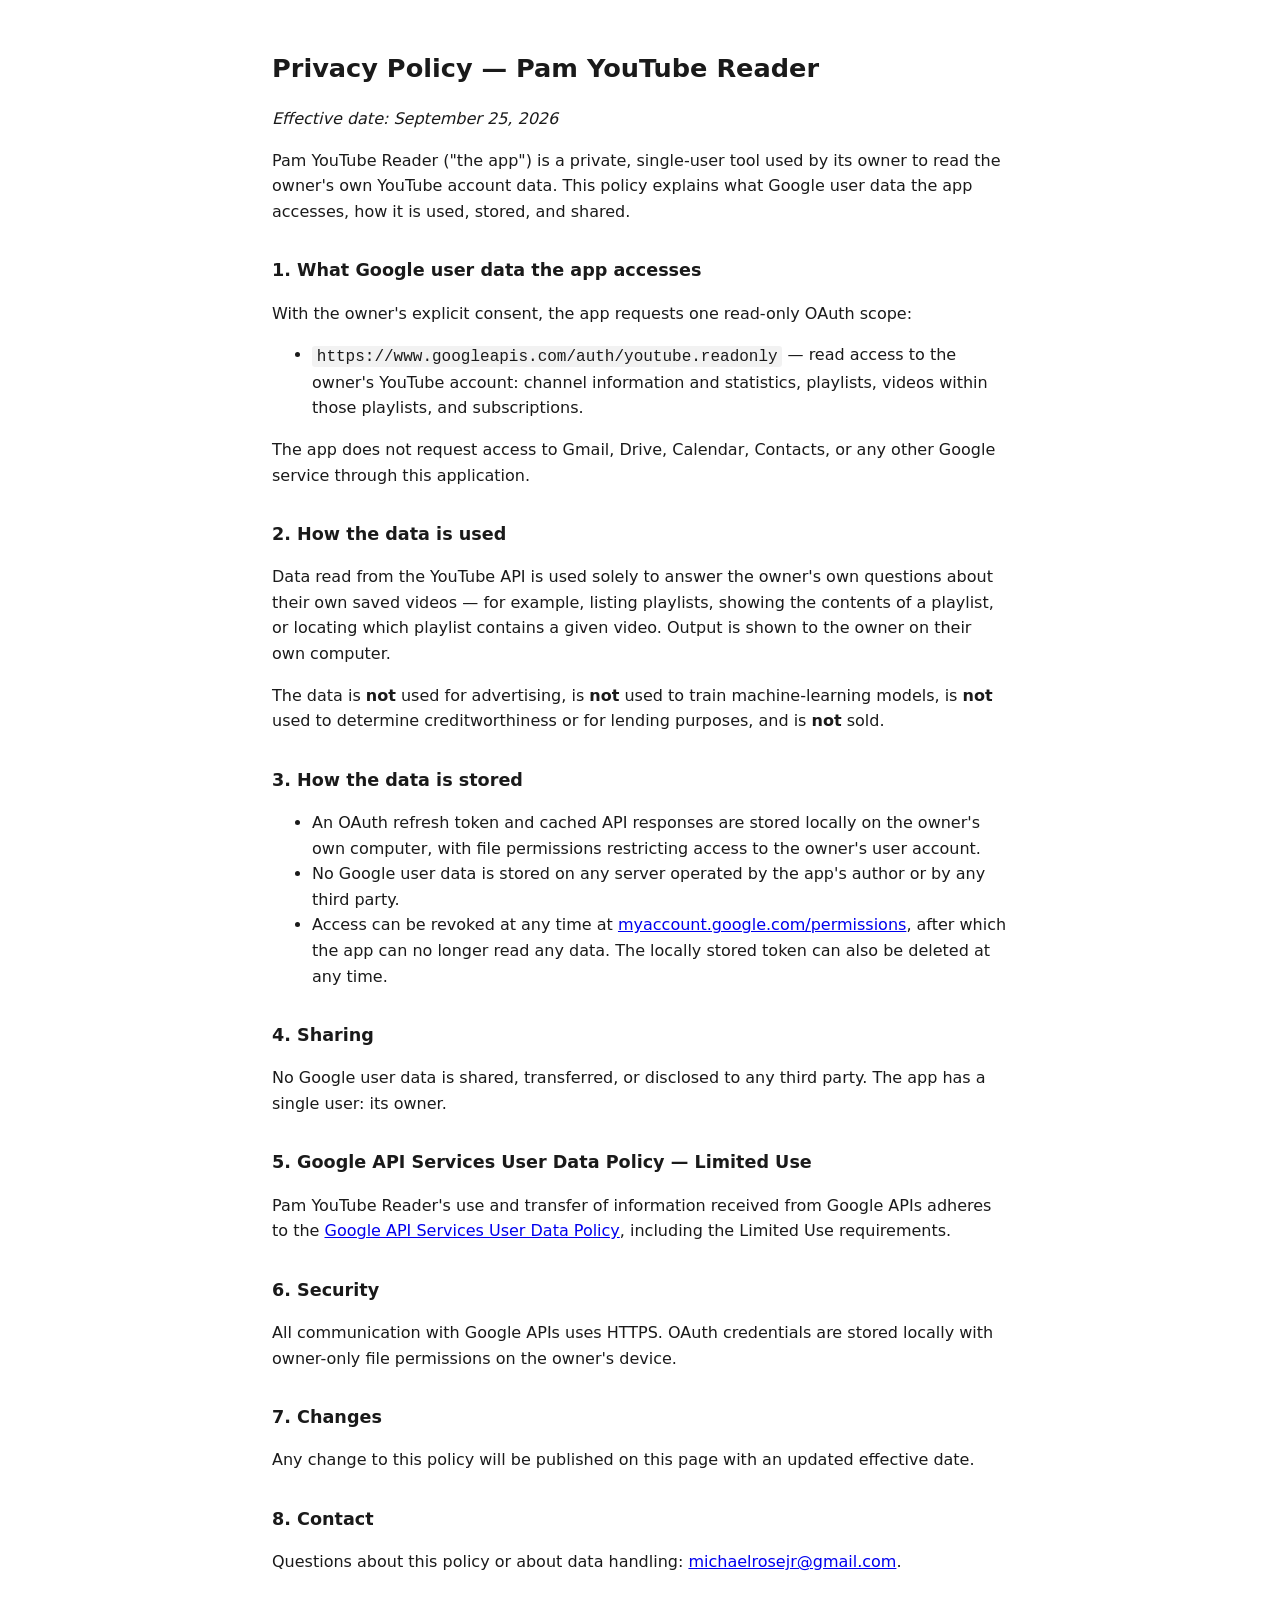
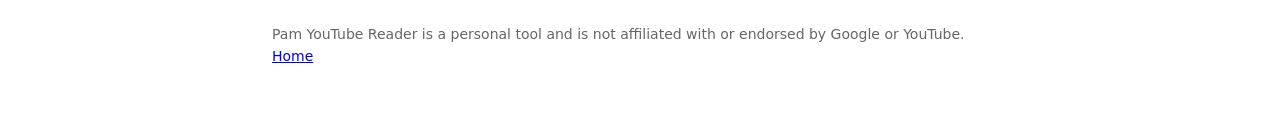
==== privacy.html @ 1501005c "privacy file" ====
<!DOCTYPE html>
<html lang="en">
<head>
<meta charset="utf-8">
<meta name="viewport" content="width=device-width, initial-scale=1">
<title>Privacy Policy &mdash; Pam YouTube Reader</title>
<style>
  body { max-width: 46rem; margin: 3rem auto; padding: 0 1.25rem; font: 16px/1.6 system-ui, sans-serif; color: #1a1a1a; }
  h1 { font-size: 1.6rem; }
  h2 { font-size: 1.1rem; margin-top: 2rem; }
  code { background: #f2f2f2; padding: .1rem .3rem; border-radius: .2rem; }
  footer { margin-top: 3rem; font-size: .875rem; color: #666; }
</style>
</head>
<body>
  <h1>Privacy Policy &mdash; Pam YouTube Reader</h1>
  <p><em>Effective date: September 25, 2026</em></p>

  <p>
    Pam YouTube Reader ("the app") is a private, single-user tool used by its owner to read the
    owner's own YouTube account data. This policy explains what Google user data the app
    accesses, how it is used, stored, and shared.
  </p>

  <h2>1. What Google user data the app accesses</h2>
  <p>With the owner's explicit consent, the app requests one read-only OAuth scope:</p>
  <ul>
    <li><code>https://www.googleapis.com/auth/youtube.readonly</code> &mdash; read access to the
      owner's YouTube account: channel information and statistics, playlists, videos within
      those playlists, and subscriptions.</li>
  </ul>
  <p>
    The app does not request access to Gmail, Drive, Calendar, Contacts, or any other Google
    service through this application.
  </p>

  <h2>2. How the data is used</h2>
  <p>
    Data read from the YouTube API is used solely to answer the owner's own questions about
    their own saved videos &mdash; for example, listing playlists, showing the contents of a
    playlist, or locating which playlist contains a given video. Output is shown to the owner
    on their own computer.
  </p>
  <p>
    The data is <strong>not</strong> used for advertising, is <strong>not</strong> used to
    train machine-learning models, is <strong>not</strong> used to determine creditworthiness
    or for lending purposes, and is <strong>not</strong> sold.
  </p>

  <h2>3. How the data is stored</h2>
  <ul>
    <li>An OAuth refresh token and cached API responses are stored locally on the owner's own
      computer, with file permissions restricting access to the owner's user account.</li>
    <li>No Google user data is stored on any server operated by the app's author or by any
      third party.</li>
    <li>Access can be revoked at any time at
      <a href="https://myaccount.google.com/permissions">myaccount.google.com/permissions</a>,
      after which the app can no longer read any data. The locally stored token can also be
      deleted at any time.</li>
  </ul>

  <h2>4. Sharing</h2>
  <p>
    No Google user data is shared, transferred, or disclosed to any third party. The app has a
    single user: its owner.
  </p>

  <h2>5. Google API Services User Data Policy &mdash; Limited Use</h2>
  <p>
    Pam YouTube Reader's use and transfer of information received from Google APIs adheres to
    the <a href="https://developers.google.com/terms/api-services-user-data-policy">Google API
    Services User Data Policy</a>, including the Limited Use requirements.
  </p>

  <h2>6. Security</h2>
  <p>
    All communication with Google APIs uses HTTPS. OAuth credentials are stored locally with
    owner-only file permissions on the owner's device.
  </p>

  <h2>7. Changes</h2>
  <p>
    Any change to this policy will be published on this page with an updated effective date.
  </p>

  <h2>8. Contact</h2>
  <p>
    Questions about this policy or about data handling:
    <a href="mailto:michaelrosejr@gmail.com">michaelrosejr@gmail.com</a>.
  </p>

  <footer>
    Pam YouTube Reader is a personal tool and is not affiliated with or endorsed by Google or
    YouTube.<br>
    <a href="./index.html">Home</a>
  </footer>
</body>
</html>
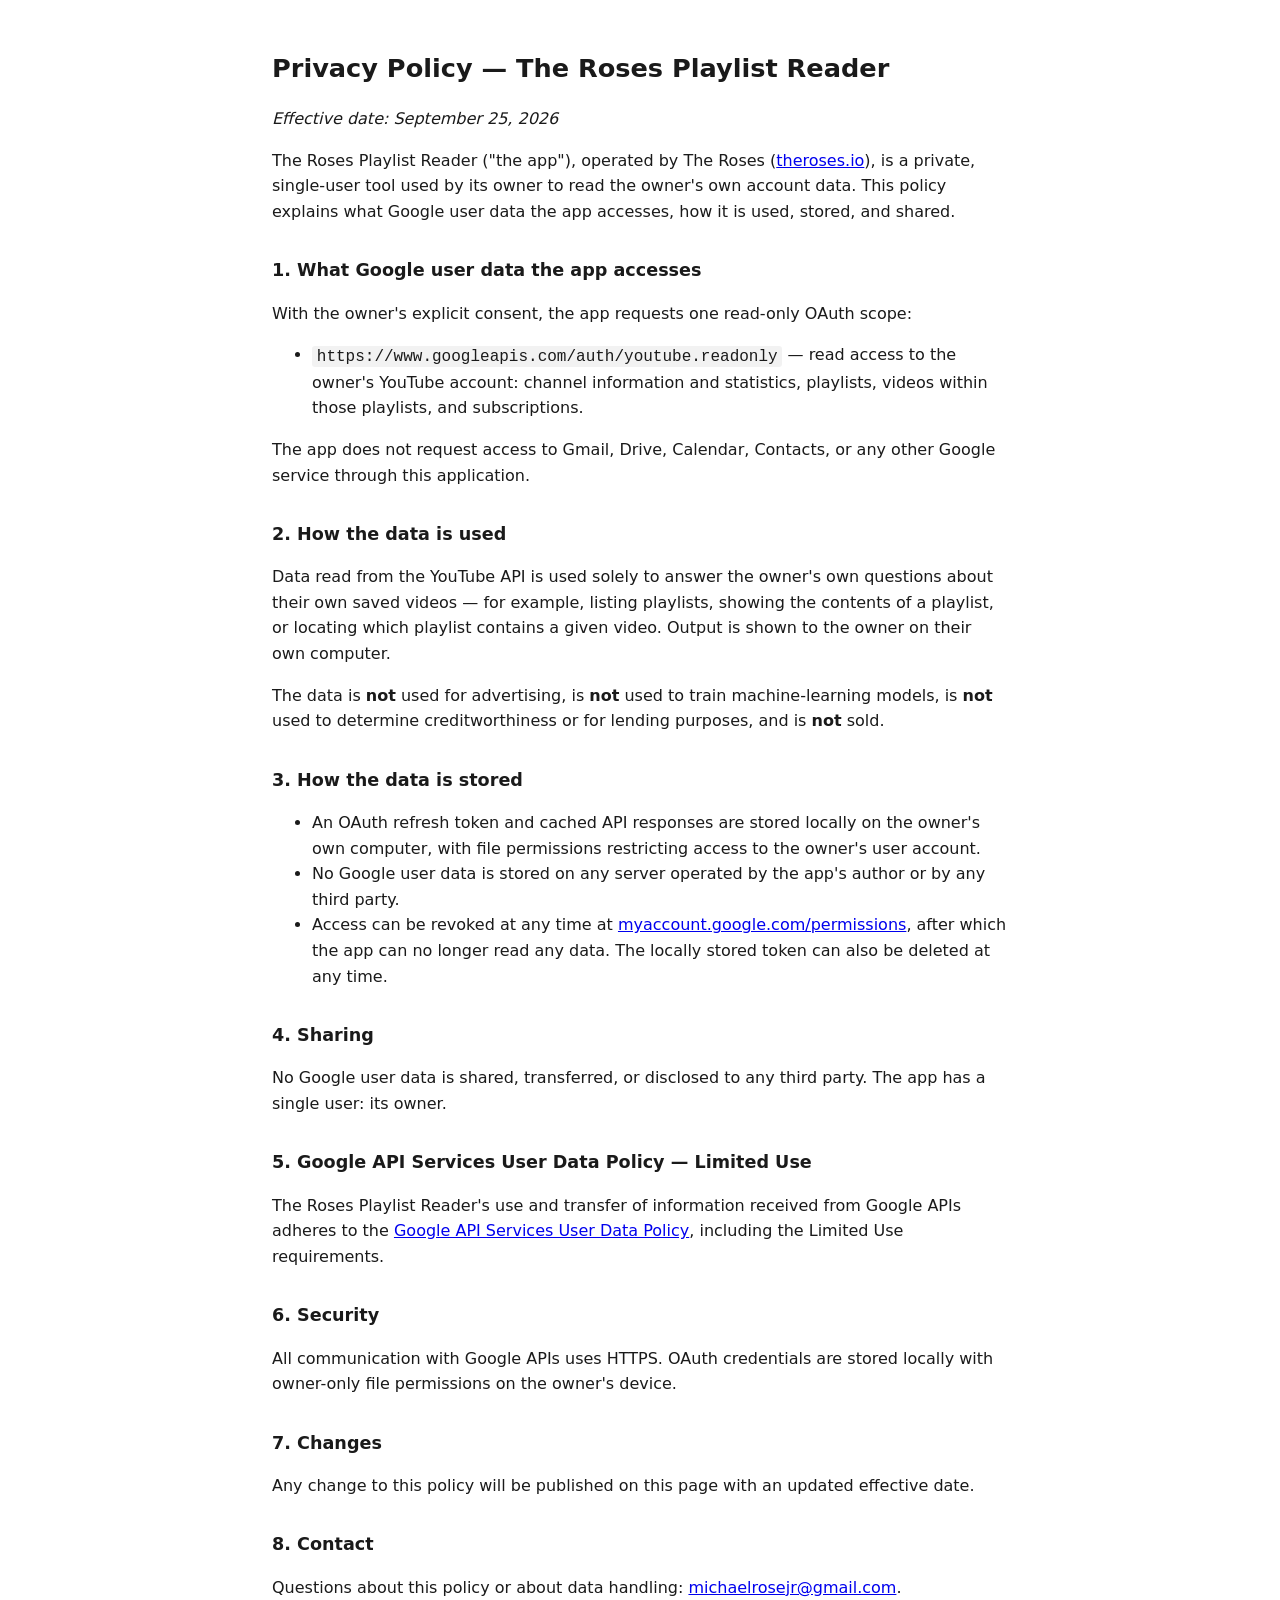
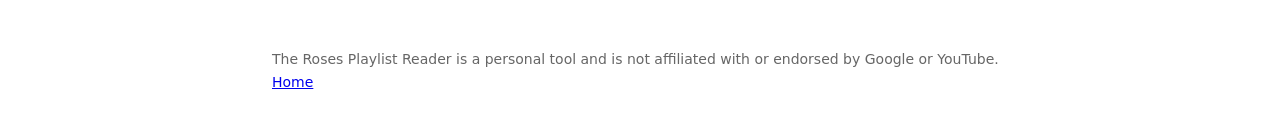
==== commit c430f00b: "updated index and privacy files" ====
--- a/privacy.html
+++ b/privacy.html
@@ -3,7 +3,7 @@
 <head>
 <meta charset="utf-8">
 <meta name="viewport" content="width=device-width, initial-scale=1">
-<title>Privacy Policy &mdash; Pam YouTube Reader</title>
+<title>Privacy Policy &mdash; The Roses Playlist Reader</title>
 <style>
   body { max-width: 46rem; margin: 3rem auto; padding: 0 1.25rem; font: 16px/1.6 system-ui, sans-serif; color: #1a1a1a; }
   h1 { font-size: 1.6rem; }
@@ -13,13 +13,14 @@
 </style>
 </head>
 <body>
-  <h1>Privacy Policy &mdash; Pam YouTube Reader</h1>
+  <h1>Privacy Policy &mdash; The Roses Playlist Reader</h1>
   <p><em>Effective date: September 25, 2026</em></p>
 
   <p>
-    Pam YouTube Reader ("the app") is a private, single-user tool used by its owner to read the
-    owner's own YouTube account data. This policy explains what Google user data the app
-    accesses, how it is used, stored, and shared.
+    The Roses Playlist Reader ("the app"), operated by The Roses
+    (<a href="https://theroses.io">theroses.io</a>), is a private, single-user tool used by
+    its owner to read the owner's own account data. This policy explains what Google user data
+    the app accesses, how it is used, stored, and shared.
   </p>
 
   <h2>1. What Google user data the app accesses</h2>
@@ -67,8 +68,9 @@
 
   <h2>5. Google API Services User Data Policy &mdash; Limited Use</h2>
   <p>
-    Pam YouTube Reader's use and transfer of information received from Google APIs adheres to
-    the <a href="https://developers.google.com/terms/api-services-user-data-policy">Google API
+    The Roses Playlist Reader's use and transfer of information received from Google APIs
+    adheres to the
+    <a href="https://developers.google.com/terms/api-services-user-data-policy">Google API
     Services User Data Policy</a>, including the Limited Use requirements.
   </p>
 
@@ -90,8 +92,8 @@
   </p>
 
   <footer>
-    Pam YouTube Reader is a personal tool and is not affiliated with or endorsed by Google or
-    YouTube.<br>
+    The Roses Playlist Reader is a personal tool and is not affiliated with or endorsed by
+    Google or YouTube.<br>
     <a href="./index.html">Home</a>
   </footer>
 </body>
